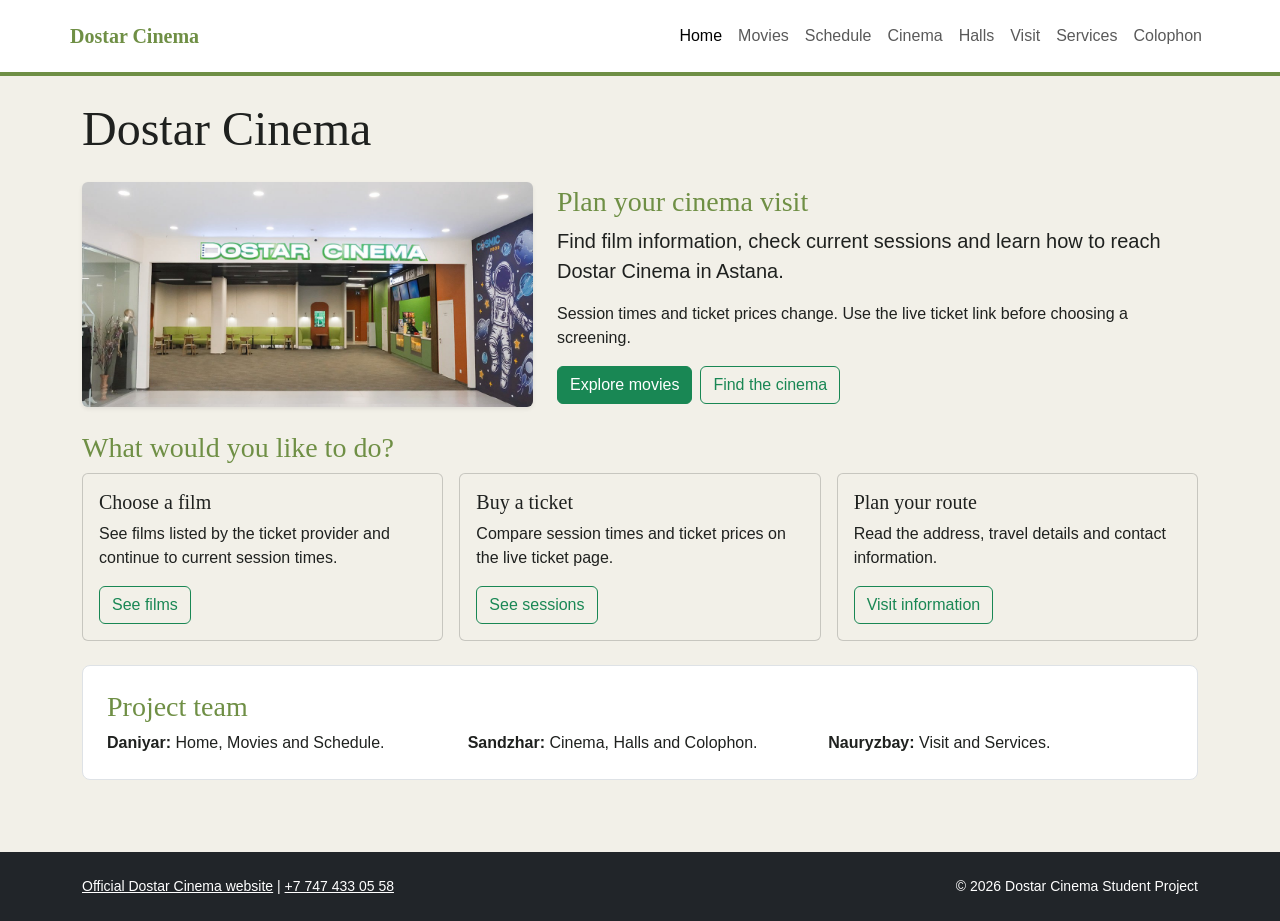
==== index.html @ bd1420dc "Consolidate custom styles into base CSS" ====
<!DOCTYPE html>
<html lang="en">
<head>
  <meta charset="UTF-8">
  <meta name="viewport" content="width=device-width, initial-scale=1.0">
  <meta name="description" content="Student website project about Dostar Cinema in Astana.">
  <meta name="author" content="Daniyar">
  <title>Dostar Cinema - Home</title>
  <!-- Bootstrap 5.3.3 via CDN -->
  <link href="https://cdn.jsdelivr.net/npm/bootstrap@5.3.3/dist/css/bootstrap.min.css" rel="stylesheet">
  <link rel="stylesheet" href="css/base.css">
</head>
<body>
  <header class="container-fluid bg-white border-bottom border-success border-4 px-0">
    <!-- container-fluid provides the full-width background; container limits content width. -->
    <nav class="navbar navbar-expand-lg container py-3">
      <p class="navbar-brand mb-0 text-center text-lg-start"><a class="text-success text-decoration-none fw-bold" href="index.html">Dostar Cinema</a></p>
      <button class="navbar-toggler" type="button" data-bs-toggle="collapse" data-bs-target="#site-navigation" aria-controls="site-navigation" aria-expanded="false" aria-label="Open navigation"><span class="navbar-toggler-icon"></span></button>
      <div class="collapse navbar-collapse" id="site-navigation">
        <ul class="navbar-nav ms-lg-auto mb-2 mb-lg-0">
          <li class="nav-item"><a class="nav-link active" aria-current="page" href="index.html">Home</a></li>
          <li class="nav-item"><a class="nav-link" href="movies.html">Movies</a></li>
          <li class="nav-item"><a class="nav-link" href="schedule.html">Schedule</a></li>
          <li class="nav-item"><a class="nav-link" href="cinema.html">Cinema</a></li>
          <li class="nav-item"><a class="nav-link" href="halls.html">Halls</a></li>
          <li class="nav-item"><a class="nav-link" href="visit.html">Visit</a></li>
          <li class="nav-item"><a class="nav-link" href="services.html">Services</a></li>
          <li class="nav-item"><a class="nav-link" href="colophon.html">Colophon</a></li>
        </ul>
      </div>
    </nav>
  </header>

  <!-- container keeps the main text readable. -->
    <!-- ++ -->
  <main class="container py-4">
    <h1 class="display-5 text-center text-md-start mb-4">Dostar Cinema</h1>
    <section id="about" class="row g-4 align-items-center mb-4">
      <div class="col-12 col-lg-5">
        <img class="img-fluid rounded shadow-sm" src="images/dostar-bar.jpg" alt="Dostar Cinema interior with ticket and snack counter">
      </div>
      <div class="col-12 col-lg-7">
        <h2 class="h3 text-success">Plan your cinema visit</h2>
        <p class="lead">Find film information, check current sessions and learn how to reach Dostar Cinema in Astana.</p>
        <p>Session times and ticket prices change. Use the live ticket link before choosing a screening.</p>
        <div class="d-flex flex-wrap gap-2">
          <a class="btn btn-success" href="movies.html">Explore movies</a>
          <a class="btn btn-outline-success" href="visit.html#location">Find the cinema</a>
        </div>
      </div>
    </section>
    <section id="visitor-paths" class="mb-4">
      <h2 class="h3 text-success">What would you like to do?</h2>
      <div class="row g-3">
        <div class="col-12 col-md-4"><article class="card h-100"><div class="card-body"><h3 class="h5">Choose a film</h3><p>See films listed by the ticket provider and continue to current session times.</p><a class="btn btn-outline-success" href="movies.html#now-showing">See films</a></div></article></div>
        <div class="col-12 col-md-4"><article class="card h-100"><div class="card-body"><h3 class="h5">Buy a ticket</h3><p>Compare session times and ticket prices on the live ticket page.</p><a class="btn btn-outline-success" href="schedule.html#live-schedule">See sessions</a></div></article></div>
        <div class="col-12 col-md-4"><article class="card h-100"><div class="card-body"><h3 class="h5">Plan your route</h3><p>Read the address, travel details and contact information.</p><a class="btn btn-outline-success" href="visit.html#location">Visit information</a></div></article></div>
      </div>
    </section>
    <section id="team" class="bg-white border rounded-3 p-4">
      <h2 class="h3 text-success">Project team</h2>
      <div class="row g-3">
        <div class="col-12 col-md-4"><p class="mb-0"><strong>Daniyar:</strong> Home, Movies and Schedule.</p></div>
        <div class="col-12 col-md-4"><p class="mb-0"><strong>Sandzhar:</strong> Cinema, Halls and Colophon.</p></div>
        <div class="col-12 col-md-4"><p class="mb-0"><strong>Nauryzbay:</strong> Visit and Services.</p></div>
      </div>
    </section>
  </main>

    <footer class="container-fluid bg-dark text-white mt-5 py-4">
    <div class="container text-center text-md-start">
      <div class="d-flex flex-column flex-md-row justify-content-between align-items-md-center gap-2">
        <p class="mb-0 small">
          <a class="text-white" href="https://dostarcinema.kz/" target="_blank" rel="noopener noreferrer">Official Dostar Cinema website</a>
          <span class="d-none d-md-inline"> | </span>
          <a class="text-white" href="tel:+77474330558">+7 747 433 05 58</a>
        </p>
        <p class="mb-0 small">&copy; 2026 Dostar Cinema Student Project</p>
      </div>
    </div>
  </footer>
  <script src="https://cdn.jsdelivr.net/npm/bootstrap@5.3.3/dist/js/bootstrap.bundle.min.js"></script>
</body>
</html>
---- css/base.css ----
:root {
  --bs-success: #6f8f45;
  --bs-success-rgb: 111, 143, 69;
  --bs-warning: #c77d39;
  --bs-warning-rgb: 199, 125, 57;
  --bs-body-bg: #f2f0e8;
  --bs-body-color: #1f211f;
  --bs-font-sans-serif: Arial, Helvetica, sans-serif;
}

h1, h2, h3, .navbar-brand {
  font-family: Georgia, "Times New Roman", serif;
}

.card-img-top {
  aspect-ratio: 4 / 3;
  object-fit: cover;
}

pre { white-space: pre-wrap; }

.status-area {
  padding: 0.75rem 1rem;
  border: 1px solid var(--bs-success);
  border-radius: 0.375rem;
  background: #f5f8f0;
}

.is-hidden { display: none !important; }
.is-active { color: var(--bs-success); font-weight: 700; }
.is-selected { outline: 2px solid var(--bs-success); outline-offset: 2px; }
.has-error { color: #842029; border-color: #dc3545 !important; }
.is-success { color: #0f5132; border-color: var(--bs-success) !important; }

/* Small page accents and form focus styles shared across the site. */
#now-showing,
#location {
  border-top: 4px solid var(--bs-success) !important;
}

#booking,
#feedback {
  border-top: 4px solid var(--bs-warning) !important;
}

#location p,
#services p {
  max-width: 65ch;
}

#service-feedback-form .form-control:focus,
#service-feedback-form .form-select:focus {
  border-color: var(--bs-success);
  box-shadow: 0 0 0 0.25rem rgba(var(--bs-success-rgb), 0.25);
}
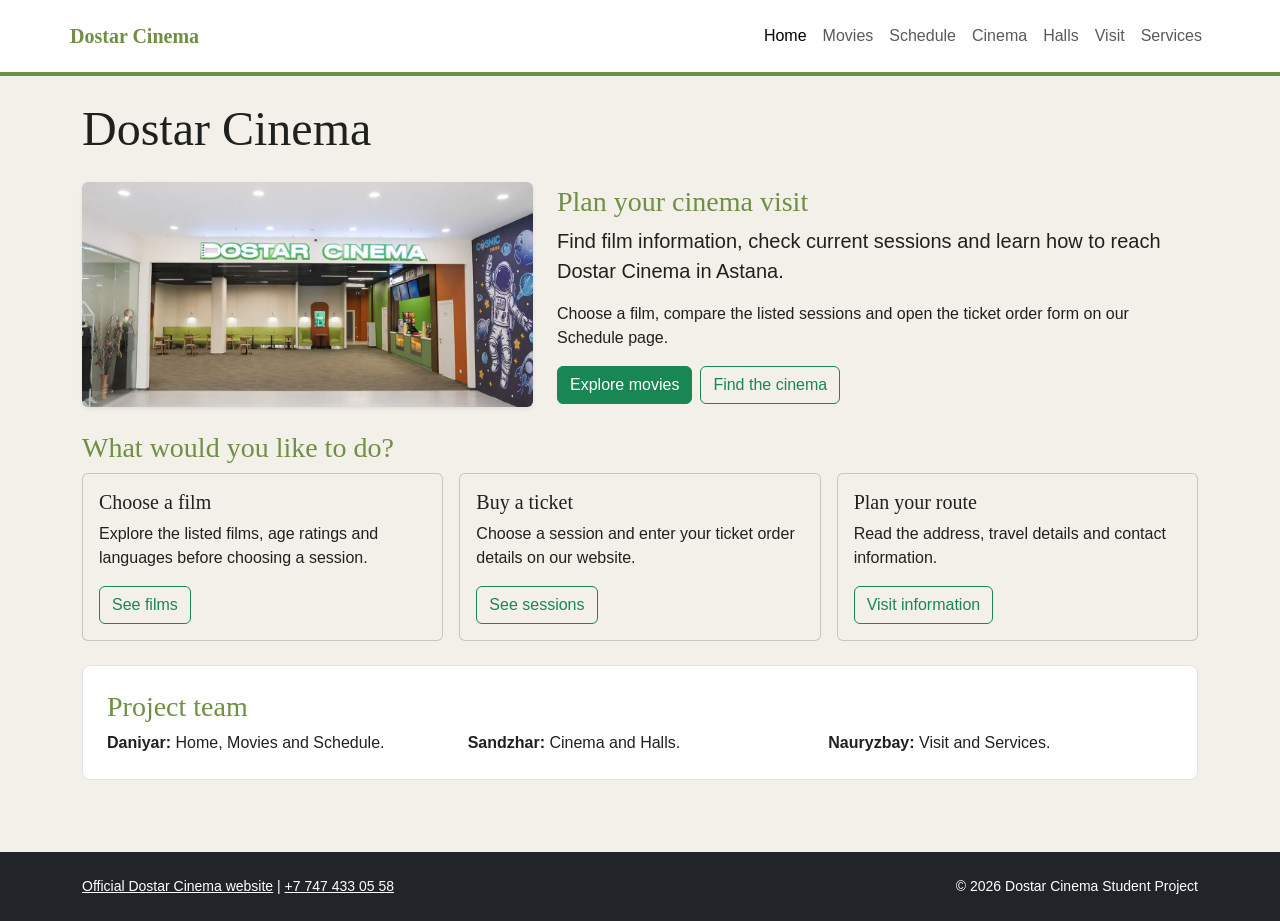
==== commit 3f39b250: "last fixes" ====
--- a/index.html
+++ b/index.html
@@ -25,7 +25,6 @@
           <li class="nav-item"><a class="nav-link" href="halls.html">Halls</a></li>
           <li class="nav-item"><a class="nav-link" href="visit.html">Visit</a></li>
           <li class="nav-item"><a class="nav-link" href="services.html">Services</a></li>
-          <li class="nav-item"><a class="nav-link" href="colophon.html">Colophon</a></li>
         </ul>
       </div>
     </nav>
@@ -42,7 +41,7 @@
       <div class="col-12 col-lg-7">
         <h2 class="h3 text-success">Plan your cinema visit</h2>
         <p class="lead">Find film information, check current sessions and learn how to reach Dostar Cinema in Astana.</p>
-        <p>Session times and ticket prices change. Use the live ticket link before choosing a screening.</p>
+        <p>Choose a film, compare the listed sessions and open the ticket order form on our Schedule page.</p>
         <div class="d-flex flex-wrap gap-2">
           <a class="btn btn-success" href="movies.html">Explore movies</a>
           <a class="btn btn-outline-success" href="visit.html#location">Find the cinema</a>
@@ -52,8 +51,8 @@
     <section id="visitor-paths" class="mb-4">
       <h2 class="h3 text-success">What would you like to do?</h2>
       <div class="row g-3">
-        <div class="col-12 col-md-4"><article class="card h-100"><div class="card-body"><h3 class="h5">Choose a film</h3><p>See films listed by the ticket provider and continue to current session times.</p><a class="btn btn-outline-success" href="movies.html#now-showing">See films</a></div></article></div>
-        <div class="col-12 col-md-4"><article class="card h-100"><div class="card-body"><h3 class="h5">Buy a ticket</h3><p>Compare session times and ticket prices on the live ticket page.</p><a class="btn btn-outline-success" href="schedule.html#live-schedule">See sessions</a></div></article></div>
+        <div class="col-12 col-md-4"><article class="card h-100"><div class="card-body"><h3 class="h5">Choose a film</h3><p>Explore the listed films, age ratings and languages before choosing a session.</p><a class="btn btn-outline-success" href="movies.html#now-showing">See films</a></div></article></div>
+        <div class="col-12 col-md-4"><article class="card h-100"><div class="card-body"><h3 class="h5">Buy a ticket</h3><p>Choose a session and enter your ticket order details on our website.</p><a class="btn btn-outline-success" href="schedule.html#live-schedule">See sessions</a></div></article></div>
         <div class="col-12 col-md-4"><article class="card h-100"><div class="card-body"><h3 class="h5">Plan your route</h3><p>Read the address, travel details and contact information.</p><a class="btn btn-outline-success" href="visit.html#location">Visit information</a></div></article></div>
       </div>
     </section>
@@ -61,7 +60,7 @@
       <h2 class="h3 text-success">Project team</h2>
       <div class="row g-3">
         <div class="col-12 col-md-4"><p class="mb-0"><strong>Daniyar:</strong> Home, Movies and Schedule.</p></div>
-        <div class="col-12 col-md-4"><p class="mb-0"><strong>Sandzhar:</strong> Cinema, Halls and Colophon.</p></div>
+        <div class="col-12 col-md-4"><p class="mb-0"><strong>Sandzhar:</strong> Cinema and Halls.</p></div>
         <div class="col-12 col-md-4"><p class="mb-0"><strong>Nauryzbay:</strong> Visit and Services.</p></div>
       </div>
     </section>
--- a/css/base.css
+++ b/css/base.css
@@ -18,6 +18,17 @@
 }
 
 pre { white-space: pre-wrap; }
+
+/* Film detail panels use Bootstrap columns and uncropped posters. */
+.movie-detail {
+  background: #f7f8f4;
+}
+
+.movie-poster {
+  width: 100%;
+  max-width: 200px;
+  height: auto;
+}
 
 .status-area {
   padding: 0.75rem 1rem;
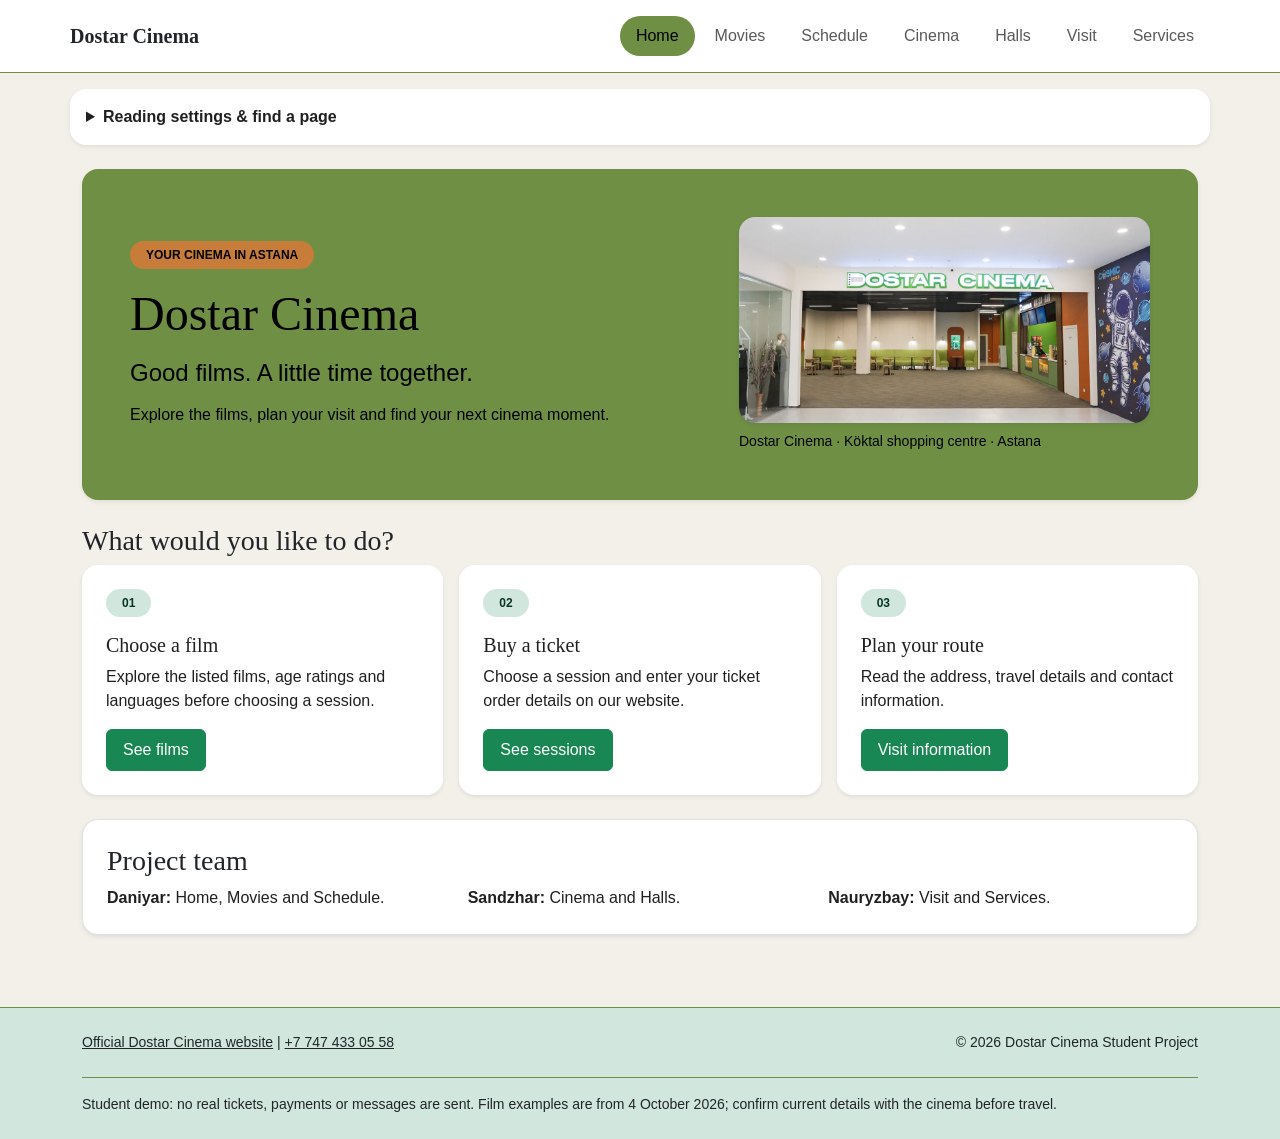
==== commit bec9ebee: "Add visitor tools reviews and project documentation" ====
--- a/index.html
+++ b/index.html
@@ -6,13 +6,13 @@
   <meta name="description" content="Student website project about Dostar Cinema in Astana.">
   <meta name="author" content="Daniyar">
   <title>Dostar Cinema - Home</title>
-  <!-- Bootstrap 5.3.3 via CDN -->
   <link href="https://cdn.jsdelivr.net/npm/bootstrap@5.3.3/dist/css/bootstrap.min.css" rel="stylesheet">
   <link rel="stylesheet" href="css/base.css">
+  <script src="js/data.js" defer></script>
+  <script src="js/main.js" defer></script>
 </head>
 <body>
   <header class="container-fluid bg-white border-bottom border-success border-4 px-0">
-    <!-- container-fluid provides the full-width background; container limits content width. -->
     <nav class="navbar navbar-expand-lg container py-3">
       <p class="navbar-brand mb-0 text-center text-lg-start"><a class="text-success text-decoration-none fw-bold" href="index.html">Dostar Cinema</a></p>
       <button class="navbar-toggler" type="button" data-bs-toggle="collapse" data-bs-target="#site-navigation" aria-controls="site-navigation" aria-expanded="false" aria-label="Open navigation"><span class="navbar-toggler-icon"></span></button>
@@ -29,9 +29,6 @@
       </div>
     </nav>
   </header>
-
-  <!-- container keeps the main text readable. -->
-    <!-- ++ -->
   <main class="container py-4">
     <h1 class="display-5 text-center text-md-start mb-4">Dostar Cinema</h1>
     <section id="about" class="row g-4 align-items-center mb-4">
@@ -44,16 +41,16 @@
         <p>Choose a film, compare the listed sessions and open the ticket order form on our Schedule page.</p>
         <div class="d-flex flex-wrap gap-2">
           <a class="btn btn-success" href="movies.html">Explore movies</a>
-          <a class="btn btn-outline-success" href="visit.html#location">Find the cinema</a>
+          <a class="btn btn-success" href="visit.html#location">Find the cinema</a>
         </div>
       </div>
     </section>
     <section id="visitor-paths" class="mb-4">
       <h2 class="h3 text-success">What would you like to do?</h2>
       <div class="row g-3">
-        <div class="col-12 col-md-4"><article class="card h-100"><div class="card-body"><h3 class="h5">Choose a film</h3><p>Explore the listed films, age ratings and languages before choosing a session.</p><a class="btn btn-outline-success" href="movies.html#now-showing">See films</a></div></article></div>
-        <div class="col-12 col-md-4"><article class="card h-100"><div class="card-body"><h3 class="h5">Buy a ticket</h3><p>Choose a session and enter your ticket order details on our website.</p><a class="btn btn-outline-success" href="schedule.html#live-schedule">See sessions</a></div></article></div>
-        <div class="col-12 col-md-4"><article class="card h-100"><div class="card-body"><h3 class="h5">Plan your route</h3><p>Read the address, travel details and contact information.</p><a class="btn btn-outline-success" href="visit.html#location">Visit information</a></div></article></div>
+        <div class="col-12 col-md-4"><article class="card h-100"><div class="card-body"><h3 class="h5">Choose a film</h3><p>Explore the listed films, age ratings and languages before choosing a session.</p><a class="btn btn-success" href="movies.html#now-showing">See films</a></div></article></div>
+        <div class="col-12 col-md-4"><article class="card h-100"><div class="card-body"><h3 class="h5">Buy a ticket</h3><p>Choose a session and enter your ticket order details on our website.</p><a class="btn btn-success" href="schedule.html#live-schedule">See sessions</a></div></article></div>
+        <div class="col-12 col-md-4"><article class="card h-100"><div class="card-body"><h3 class="h5">Plan your route</h3><p>Read the address, travel details and contact information.</p><a class="btn btn-success" href="visit.html#location">Visit information</a></div></article></div>
       </div>
     </section>
     <section id="team" class="bg-white border rounded-3 p-4">
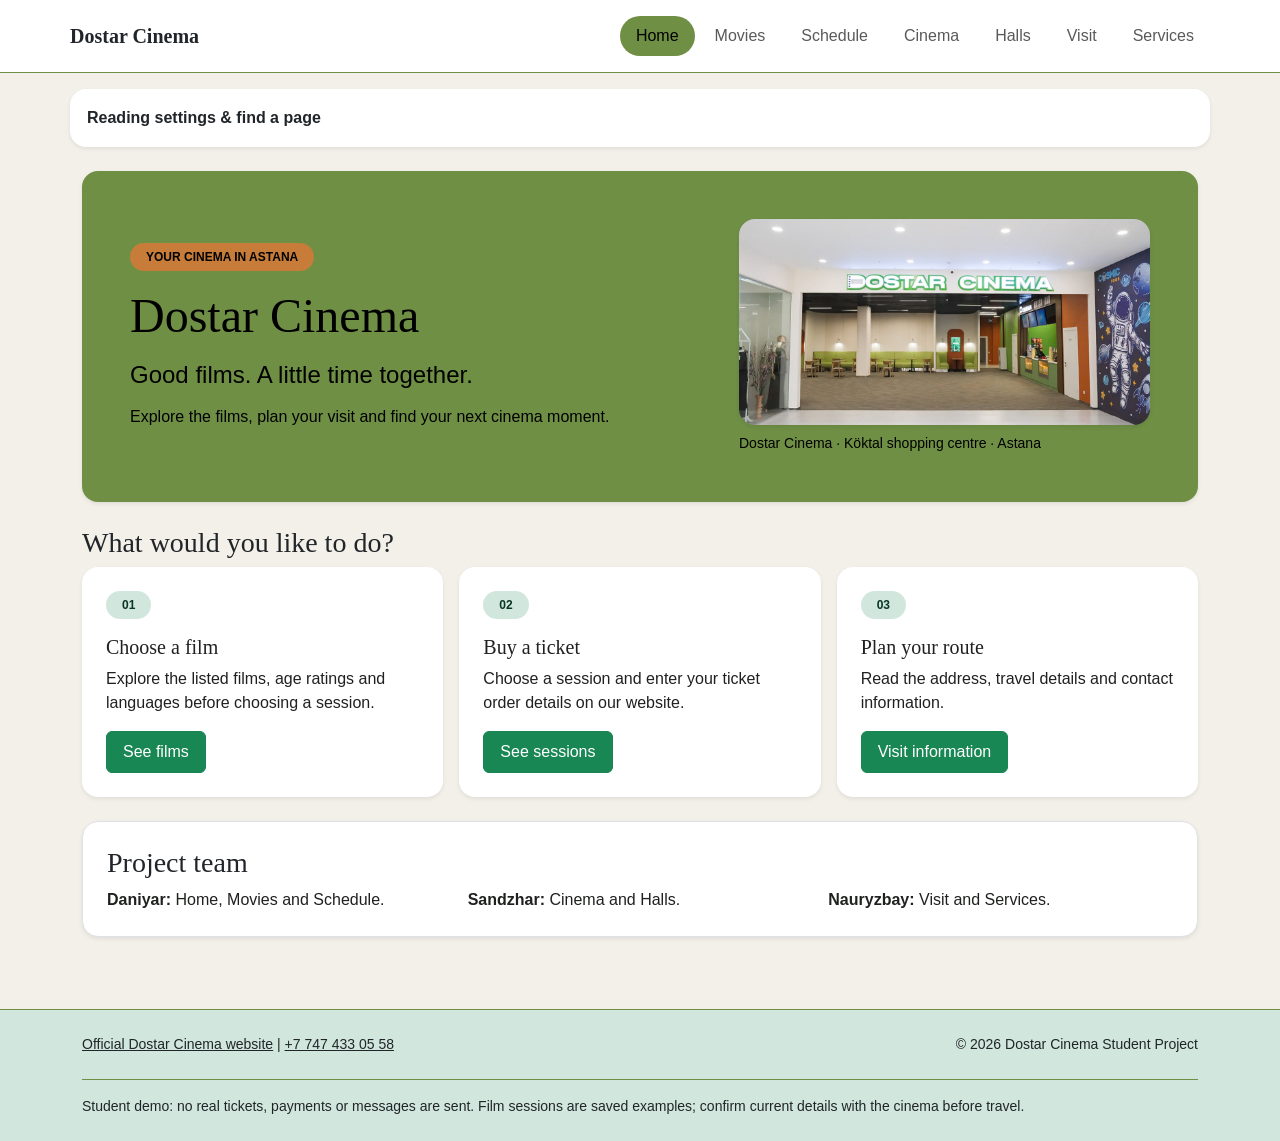
==== commit cb19d832: "Add shared jQuery controls and assignment log" ====
--- a/index.html
+++ b/index.html
@@ -10,6 +10,10 @@
   <link rel="stylesheet" href="css/base.css">
   <script src="js/data.js" defer></script>
   <script src="js/main.js" defer></script>
+  <!-- jQuery 3.7.1 full build is needed before the Home script for selectors and effects. -->
+  <script src="https://code.jquery.com/jquery-3.7.1.min.js" defer></script>
+  <script src="js/jquery-reading.js" defer></script>
+  <script src="js/jquery-home.js" defer></script>
 </head>
 <body>
   <header class="container-fluid bg-white border-bottom border-success border-4 px-0">
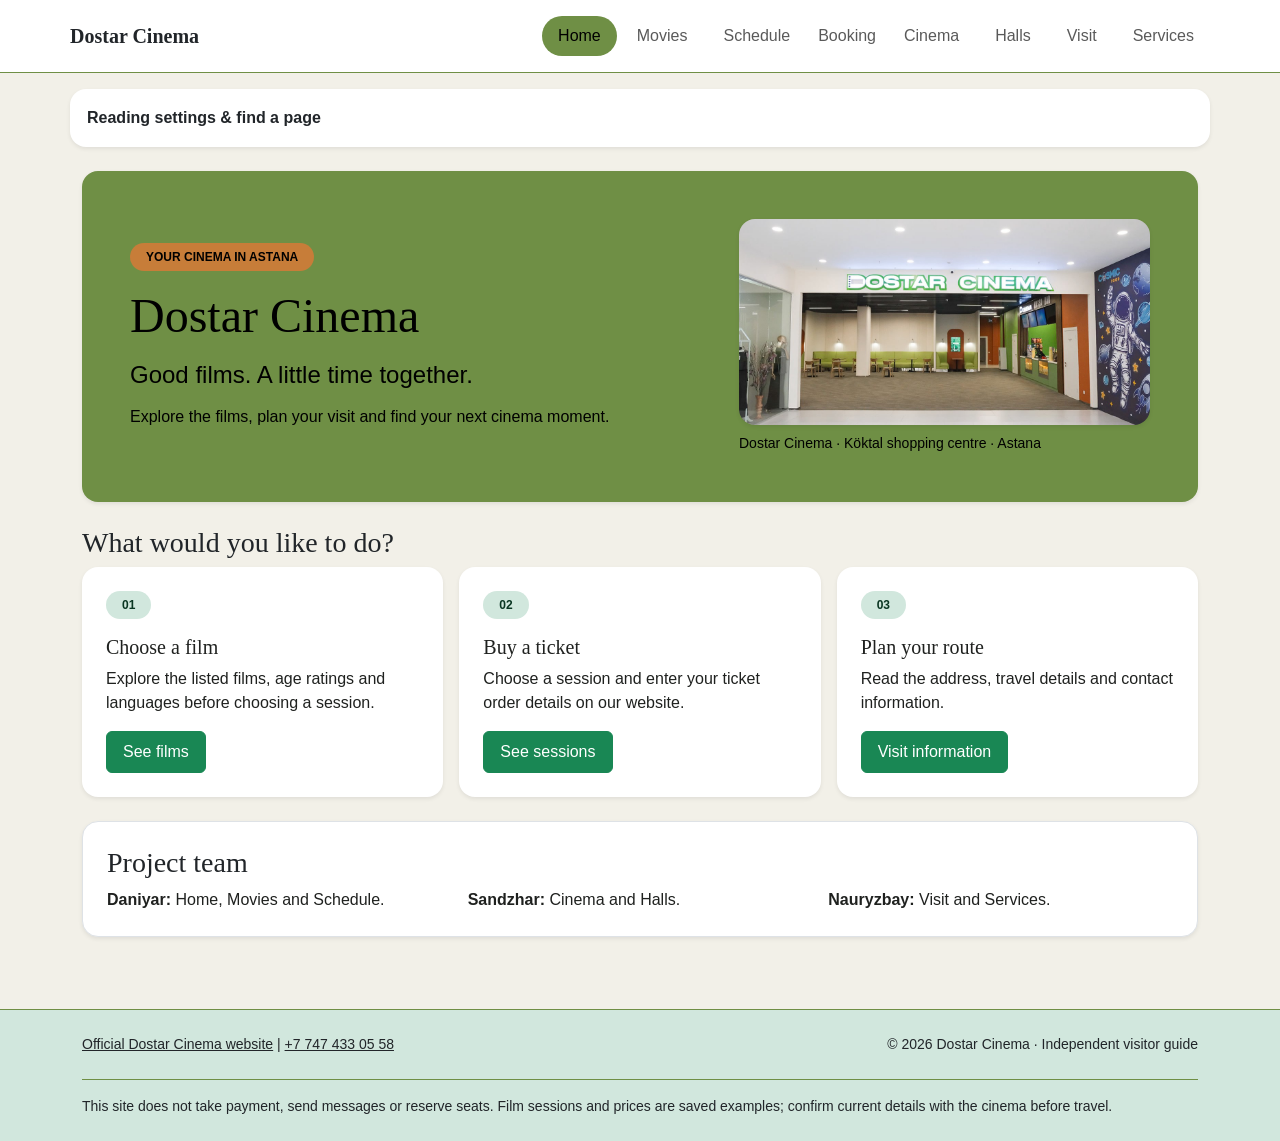
==== commit 0dcb9dbc: "fixes:removing some useless blocks and buttons,adding some functionality and design update" ====
--- a/index.html
+++ b/index.html
@@ -1,84 +1,186 @@
-<!DOCTYPE html>
+<!doctype html>
 <html lang="en">
-<head>
-  <meta charset="UTF-8">
-  <meta name="viewport" content="width=device-width, initial-scale=1.0">
-  <meta name="description" content="Student website project about Dostar Cinema in Astana.">
-  <meta name="author" content="Daniyar">
-  <title>Dostar Cinema - Home</title>
-  <link href="https://cdn.jsdelivr.net/npm/bootstrap@5.3.3/dist/css/bootstrap.min.css" rel="stylesheet">
-  <link rel="stylesheet" href="css/base.css">
-  <script src="js/data.js" defer></script>
-  <script src="js/main.js" defer></script>
-  <!-- jQuery 3.7.1 full build is needed before the Home script for selectors and effects. -->
-  <script src="https://code.jquery.com/jquery-3.7.1.min.js" defer></script>
-  <script src="js/jquery-reading.js" defer></script>
-  <script src="js/jquery-home.js" defer></script>
-</head>
-<body>
-  <header class="container-fluid bg-white border-bottom border-success border-4 px-0">
-    <nav class="navbar navbar-expand-lg container py-3">
-      <p class="navbar-brand mb-0 text-center text-lg-start"><a class="text-success text-decoration-none fw-bold" href="index.html">Dostar Cinema</a></p>
-      <button class="navbar-toggler" type="button" data-bs-toggle="collapse" data-bs-target="#site-navigation" aria-controls="site-navigation" aria-expanded="false" aria-label="Open navigation"><span class="navbar-toggler-icon"></span></button>
-      <div class="collapse navbar-collapse" id="site-navigation">
-        <ul class="navbar-nav ms-lg-auto mb-2 mb-lg-0">
-          <li class="nav-item"><a class="nav-link active" aria-current="page" href="index.html">Home</a></li>
-          <li class="nav-item"><a class="nav-link" href="movies.html">Movies</a></li>
-          <li class="nav-item"><a class="nav-link" href="schedule.html">Schedule</a></li>
-          <li class="nav-item"><a class="nav-link" href="cinema.html">Cinema</a></li>
-          <li class="nav-item"><a class="nav-link" href="halls.html">Halls</a></li>
-          <li class="nav-item"><a class="nav-link" href="visit.html">Visit</a></li>
-          <li class="nav-item"><a class="nav-link" href="services.html">Services</a></li>
-        </ul>
-      </div>
-    </nav>
-  </header>
-  <main class="container py-4">
-    <h1 class="display-5 text-center text-md-start mb-4">Dostar Cinema</h1>
-    <section id="about" class="row g-4 align-items-center mb-4">
-      <div class="col-12 col-lg-5">
-        <img class="img-fluid rounded shadow-sm" src="images/dostar-bar.jpg" alt="Dostar Cinema interior with ticket and snack counter">
-      </div>
-      <div class="col-12 col-lg-7">
-        <h2 class="h3 text-success">Plan your cinema visit</h2>
-        <p class="lead">Find film information, check current sessions and learn how to reach Dostar Cinema in Astana.</p>
-        <p>Choose a film, compare the listed sessions and open the ticket order form on our Schedule page.</p>
-        <div class="d-flex flex-wrap gap-2">
-          <a class="btn btn-success" href="movies.html">Explore movies</a>
-          <a class="btn btn-success" href="visit.html#location">Find the cinema</a>
+  <head>
+    <meta charset="UTF-8" />
+    <meta name="viewport" content="width=device-width, initial-scale=1.0" />
+    <meta
+      name="description"
+      content="Student website project about Dostar Cinema in Astana."
+    />
+    <meta name="author" content="Daniyar" />
+    <title>Dostar Cinema - Home</title>
+    <link
+      href="https://cdn.jsdelivr.net/npm/bootstrap@5.3.3/dist/css/bootstrap.min.css"
+      rel="stylesheet"
+    />
+    <link rel="stylesheet" href="css/base.css" />
+    <script src="js/data.js" defer></script>
+    <script src="js/main.js" defer></script>
+    <!-- jQuery 3.7.1 full build is needed before the Home script for selectors and effects. -->
+    <script src="https://code.jquery.com/jquery-3.7.1.min.js" defer></script>
+    <script src="js/jquery-reading.js" defer></script>
+    <script src="js/jquery-home.js" defer></script>
+  </head>
+  <body>
+    <header
+      class="container-fluid bg-white border-bottom border-success border-4 px-0"
+    >
+      <nav class="navbar navbar-expand-lg container py-3">
+        <p class="navbar-brand mb-0 text-center text-lg-start">
+          <a class="text-success text-decoration-none fw-bold" href="index.html"
+            >Dostar Cinema</a
+          >
+        </p>
+        <button
+          class="navbar-toggler"
+          type="button"
+          data-bs-toggle="collapse"
+          data-bs-target="#site-navigation"
+          aria-controls="site-navigation"
+          aria-expanded="false"
+          aria-label="Open navigation"
+        >
+          <span class="navbar-toggler-icon"> </span>
+        </button>
+        <div class="collapse navbar-collapse" id="site-navigation">
+          <ul class="navbar-nav ms-lg-auto mb-2 mb-lg-0">
+            <li class="nav-item">
+              <a class="nav-link active" aria-current="page" href="index.html"
+                >Home</a
+              >
+            </li>
+            <li class="nav-item">
+              <a class="nav-link" href="movies.html">Movies</a>
+            </li>
+            <li class="nav-item">
+              <a class="nav-link" href="schedule.html">Schedule</a>
+            </li>
+            <li class="nav-item">
+              <a class="nav-link" href="cinema.html">Cinema</a>
+            </li>
+            <li class="nav-item">
+              <a class="nav-link" href="halls.html">Halls</a>
+            </li>
+            <li class="nav-item">
+              <a class="nav-link" href="visit.html">Visit</a>
+            </li>
+            <li class="nav-item">
+              <a class="nav-link" href="services.html">Services</a>
+            </li>
+          </ul>
+        </div>
+      </nav>
+    </header>
+    <main class="container py-4">
+      <h1 class="display-5 text-center text-md-start mb-4">Dostar Cinema</h1>
+      <section id="about" class="row g-4 align-items-center mb-4">
+        <div class="col-12 col-lg-5">
+          <img
+            class="img-fluid rounded shadow-sm"
+            src="images/dostar-bar.jpg"
+            alt="Dostar Cinema interior with ticket and snack counter"
+          />
+        </div>
+        <div class="col-12 col-lg-7">
+          <h2 class="h3 text-success">Plan your cinema visit</h2>
+          <p class="lead">
+            Find film information, check current sessions and learn how to reach
+            Dostar Cinema in Astana.
+          </p>
+          <p>
+            Choose a film, compare the listed sessions and open the ticket order
+            form on our Schedule page.
+          </p>
+          <div class="d-flex flex-wrap gap-2">
+            <a class="btn btn-success" href="movies.html">Explore movies</a>
+            <a class="btn btn-success" href="visit.html#location"
+              >Find the cinema</a
+            >
+          </div>
+        </div>
+      </section>
+      <section id="visitor-paths" class="mb-4">
+        <h2 class="h3 text-success">What would you like to do?</h2>
+        <div class="row g-3">
+          <div class="col-12 col-md-4">
+            <article class="card h-100">
+              <div class="card-body">
+                <h3 class="h5">Choose a film</h3>
+                <p>
+                  Explore the listed films, age ratings and languages before
+                  choosing a session.
+                </p>
+                <a class="btn btn-success" href="movies.html#now-showing"
+                  >See films</a
+                >
+              </div>
+            </article>
+          </div>
+          <div class="col-12 col-md-4">
+            <article class="card h-100">
+              <div class="card-body">
+                <h3 class="h5">Buy a ticket</h3>
+                <p>
+                  Choose a session and enter your ticket order details on our
+                  website.
+                </p>
+                <a class="btn btn-success" href="schedule.html#live-schedule"
+                  >See sessions</a
+                >
+              </div>
+            </article>
+          </div>
+          <div class="col-12 col-md-4">
+            <article class="card h-100">
+              <div class="card-body">
+                <h3 class="h5">Plan your route</h3>
+                <p>Read the address, travel details and contact information.</p>
+                <a class="btn btn-success" href="visit.html#location"
+                  >Visit information</a
+                >
+              </div>
+            </article>
+          </div>
+        </div>
+      </section>
+      <section id="team" class="bg-white border rounded-3 p-4">
+        <h2 class="h3 text-success">Project team</h2>
+        <div class="row g-3">
+          <div class="col-12 col-md-4">
+            <p class="mb-0">
+              <strong>Daniyar:</strong> Home, Movies and Schedule.
+            </p>
+          </div>
+          <div class="col-12 col-md-4">
+            <p class="mb-0"><strong>Sandzhar:</strong> Cinema and Halls.</p>
+          </div>
+          <div class="col-12 col-md-4">
+            <p class="mb-0"><strong>Nauryzbay:</strong> Visit and Services.</p>
+          </div>
+        </div>
+      </section>
+    </main>
+
+    <footer class="container-fluid bg-dark text-white mt-5 py-4">
+      <div class="container text-center text-md-start">
+        <div
+          class="d-flex flex-column flex-md-row justify-content-between align-items-md-center gap-2"
+        >
+          <p class="mb-0 small">
+            <a
+              class="text-white"
+              href="https://dostarcinema.kz/"
+              target="_blank"
+              rel="noopener noreferrer"
+              >Official Dostar Cinema website</a
+            >
+            <span class="d-none d-md-inline"> | </span>
+            <a class="text-white" href="tel:+77474330558">+7 747 433 05 58</a>
+          </p>
+          <p class="mb-0 small">&copy; 2026 Dostar Cinema Student Project</p>
         </div>
       </div>
-    </section>
-    <section id="visitor-paths" class="mb-4">
-      <h2 class="h3 text-success">What would you like to do?</h2>
-      <div class="row g-3">
-        <div class="col-12 col-md-4"><article class="card h-100"><div class="card-body"><h3 class="h5">Choose a film</h3><p>Explore the listed films, age ratings and languages before choosing a session.</p><a class="btn btn-success" href="movies.html#now-showing">See films</a></div></article></div>
-        <div class="col-12 col-md-4"><article class="card h-100"><div class="card-body"><h3 class="h5">Buy a ticket</h3><p>Choose a session and enter your ticket order details on our website.</p><a class="btn btn-success" href="schedule.html#live-schedule">See sessions</a></div></article></div>
-        <div class="col-12 col-md-4"><article class="card h-100"><div class="card-body"><h3 class="h5">Plan your route</h3><p>Read the address, travel details and contact information.</p><a class="btn btn-success" href="visit.html#location">Visit information</a></div></article></div>
-      </div>
-    </section>
-    <section id="team" class="bg-white border rounded-3 p-4">
-      <h2 class="h3 text-success">Project team</h2>
-      <div class="row g-3">
-        <div class="col-12 col-md-4"><p class="mb-0"><strong>Daniyar:</strong> Home, Movies and Schedule.</p></div>
-        <div class="col-12 col-md-4"><p class="mb-0"><strong>Sandzhar:</strong> Cinema and Halls.</p></div>
-        <div class="col-12 col-md-4"><p class="mb-0"><strong>Nauryzbay:</strong> Visit and Services.</p></div>
-      </div>
-    </section>
-  </main>
-
-    <footer class="container-fluid bg-dark text-white mt-5 py-4">
-    <div class="container text-center text-md-start">
-      <div class="d-flex flex-column flex-md-row justify-content-between align-items-md-center gap-2">
-        <p class="mb-0 small">
-          <a class="text-white" href="https://dostarcinema.kz/" target="_blank" rel="noopener noreferrer">Official Dostar Cinema website</a>
-          <span class="d-none d-md-inline"> | </span>
-          <a class="text-white" href="tel:+77474330558">+7 747 433 05 58</a>
-        </p>
-        <p class="mb-0 small">&copy; 2026 Dostar Cinema Student Project</p>
-      </div>
-    </div>
-  </footer>
-  <script src="https://cdn.jsdelivr.net/npm/bootstrap@5.3.3/dist/js/bootstrap.bundle.min.js"></script>
-</body>
+    </footer>
+    <script src="https://cdn.jsdelivr.net/npm/bootstrap@5.3.3/dist/js/bootstrap.bundle.min.js"></script>
+  </body>
 </html>
--- a/css/base.css
+++ b/css/base.css
@@ -8,8 +8,11 @@
   --bs-font-sans-serif: Arial, Helvetica, sans-serif;
 }
 
-h1, h2, h3, .navbar-brand {
-  font-family: Georgia, "Times New Roman", serif;
+h1,
+h2,
+h3,
+.navbar-brand {
+  font-family: Georgia, 'Times New Roman', serif;
 }
 
 .card-img-top {
@@ -17,7 +20,9 @@
   object-fit: cover;
 }
 
-pre { white-space: pre-wrap; }
+pre {
+  white-space: pre-wrap;
+}
 
 /* Film detail panels use Bootstrap columns and uncropped posters. */
 .movie-detail {
@@ -37,11 +42,25 @@
   background: #f5f8f0;
 }
 
-.is-hidden { display: none !important; }
-.is-active { color: var(--bs-success); font-weight: 700; }
-.is-selected { outline: 2px solid var(--bs-success); outline-offset: 2px; }
-.has-error { color: #842029; border-color: #dc3545 !important; }
-.is-success { color: #0f5132; border-color: var(--bs-success) !important; }
+.is-hidden {
+  display: none !important;
+}
+.is-active {
+  color: var(--bs-success);
+  font-weight: 700;
+}
+.is-selected {
+  outline: 2px solid var(--bs-success);
+  outline-offset: 2px;
+}
+.has-error {
+  color: #842029;
+  border-color: #dc3545 !important;
+}
+.is-success {
+  color: #0f5132;
+  border-color: var(--bs-success) !important;
+}
 
 /* Small page accents and form focus styles shared across the site. */
 #now-showing,
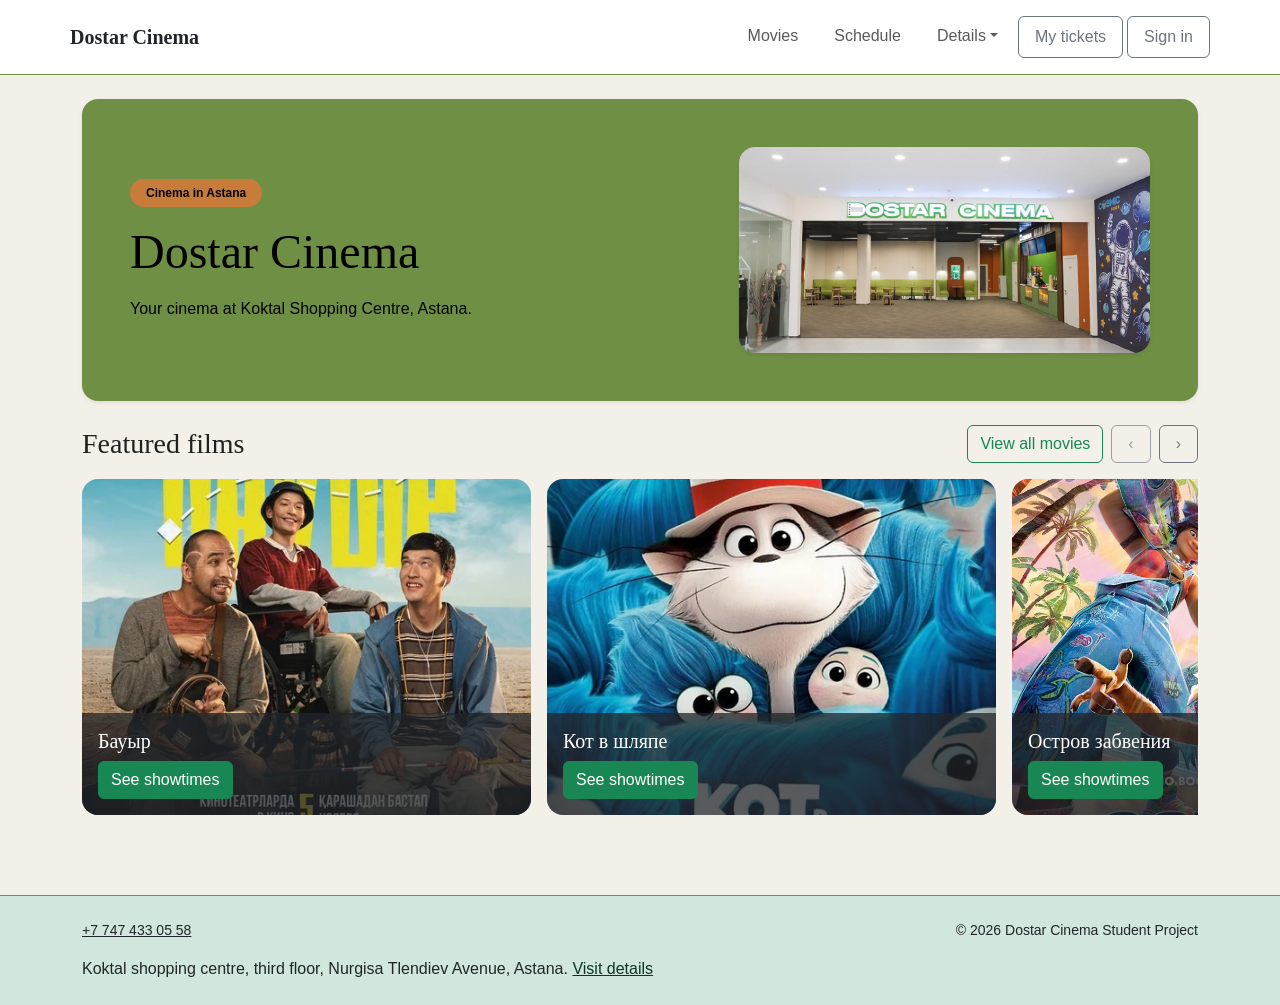
==== commit e77800fc: "Publish tested Endterm version" ====
--- a/index.html
+++ b/index.html
@@ -1,186 +1,83 @@
-<!doctype html>
+<!DOCTYPE html>
 <html lang="en">
-  <head>
-    <meta charset="UTF-8" />
-    <meta name="viewport" content="width=device-width, initial-scale=1.0" />
-    <meta
-      name="description"
-      content="Student website project about Dostar Cinema in Astana."
-    />
-    <meta name="author" content="Daniyar" />
-    <title>Dostar Cinema - Home</title>
-    <link
-      href="https://cdn.jsdelivr.net/npm/bootstrap@5.3.3/dist/css/bootstrap.min.css"
-      rel="stylesheet"
-    />
-    <link rel="stylesheet" href="css/base.css" />
-    <script src="js/data.js" defer></script>
-    <script src="js/main.js" defer></script>
-    <!-- jQuery 3.7.1 full build is needed before the Home script for selectors and effects. -->
-    <script src="https://code.jquery.com/jquery-3.7.1.min.js" defer></script>
-    <script src="js/jquery-reading.js" defer></script>
-    <script src="js/jquery-home.js" defer></script>
-  </head>
-  <body>
-    <header
-      class="container-fluid bg-white border-bottom border-success border-4 px-0"
-    >
-      <nav class="navbar navbar-expand-lg container py-3">
-        <p class="navbar-brand mb-0 text-center text-lg-start">
-          <a class="text-success text-decoration-none fw-bold" href="index.html"
-            >Dostar Cinema</a
-          >
-        </p>
-        <button
-          class="navbar-toggler"
-          type="button"
-          data-bs-toggle="collapse"
-          data-bs-target="#site-navigation"
-          aria-controls="site-navigation"
-          aria-expanded="false"
-          aria-label="Open navigation"
-        >
-          <span class="navbar-toggler-icon"> </span>
-        </button>
-        <div class="collapse navbar-collapse" id="site-navigation">
-          <ul class="navbar-nav ms-lg-auto mb-2 mb-lg-0">
-            <li class="nav-item">
-              <a class="nav-link active" aria-current="page" href="index.html"
-                >Home</a
-              >
-            </li>
-            <li class="nav-item">
-              <a class="nav-link" href="movies.html">Movies</a>
-            </li>
-            <li class="nav-item">
-              <a class="nav-link" href="schedule.html">Schedule</a>
-            </li>
-            <li class="nav-item">
-              <a class="nav-link" href="cinema.html">Cinema</a>
-            </li>
-            <li class="nav-item">
-              <a class="nav-link" href="halls.html">Halls</a>
-            </li>
-            <li class="nav-item">
-              <a class="nav-link" href="visit.html">Visit</a>
-            </li>
-            <li class="nav-item">
-              <a class="nav-link" href="services.html">Services</a>
-            </li>
-          </ul>
+<head>
+  <meta charset="UTF-8">
+  <meta name="viewport" content="width=device-width, initial-scale=1.0">
+  <meta name="description" content="Student website project about Dostar Cinema in Astana.">
+  <meta name="author" content="Daniyar">
+  <title>Dostar Cinema - Home</title>
+  <link href="https://cdn.jsdelivr.net/npm/bootstrap@5.3.3/dist/css/bootstrap.min.css" rel="stylesheet">
+  <link rel="stylesheet" href="css/base.css">
+  <script src="js/data.js" defer></script>
+  <script src="js/main.js" defer></script>
+  <!-- jQuery 3.7.1 full build is needed before the Home script for selectors and effects. -->
+  <script src="https://code.jquery.com/jquery-3.7.1.min.js" defer></script>
+  <script src="js/jquery-reading.js" defer></script>
+  <script src="js/jquery-home.js" defer></script>
+</head>
+<body>
+  <header class="container-fluid bg-white border-bottom border-success border-4 px-0">
+    <nav class="navbar navbar-expand-lg container py-3">
+      <p class="navbar-brand mb-0 text-center text-lg-start"><a class="text-success text-decoration-none fw-bold" href="index.html">Dostar Cinema</a></p>
+      <button class="navbar-toggler" type="button" data-bs-toggle="collapse" data-bs-target="#site-navigation" aria-controls="site-navigation" aria-expanded="false" aria-label="Open navigation"><span class="navbar-toggler-icon"></span></button>
+      <div class="collapse navbar-collapse" id="site-navigation">
+        <ul class="navbar-nav ms-lg-auto mb-2 mb-lg-0">
+          <li class="nav-item"><a class="nav-link active" aria-current="page" href="index.html">Home</a></li>
+          <li class="nav-item"><a class="nav-link" href="movies.html">Movies</a></li>
+          <li class="nav-item"><a class="nav-link" href="schedule.html">Schedule</a></li>
+          <li class="nav-item"><a class="nav-link" href="cinema.html">Cinema</a></li>
+          <li class="nav-item"><a class="nav-link" href="visit.html">Visit</a></li>
+          <li class="nav-item"><a class="nav-link" href="services.html">Services</a></li>
+        </ul>
+      </div>
+    </nav>
+  </header>
+  <main class="container py-4">
+    <h1 class="display-5 text-center text-md-start mb-4">Dostar Cinema</h1>
+    <section id="about" class="row g-4 align-items-center mb-4">
+      <div class="col-12 col-lg-5">
+        <img class="img-fluid rounded shadow-sm" src="images/dostar-bar.jpg" alt="Dostar Cinema interior with ticket and snack counter">
+      </div>
+      <div class="col-12 col-lg-7">
+        <h2 class="h3 text-success">Plan your cinema visit</h2>
+        <p class="lead">Find film information, check current sessions and learn how to reach Dostar Cinema in Astana.</p>
+        <p>Choose a film, compare the listed sessions and open the ticket order form on our Schedule page.</p>
+        <div class="d-flex flex-wrap gap-2">
+          <a class="btn btn-success" href="movies.html">Explore movies</a>
+          <a class="btn btn-success" href="visit.html#location">Find the cinema</a>
         </div>
-      </nav>
-    </header>
-    <main class="container py-4">
-      <h1 class="display-5 text-center text-md-start mb-4">Dostar Cinema</h1>
-      <section id="about" class="row g-4 align-items-center mb-4">
-        <div class="col-12 col-lg-5">
-          <img
-            class="img-fluid rounded shadow-sm"
-            src="images/dostar-bar.jpg"
-            alt="Dostar Cinema interior with ticket and snack counter"
-          />
-        </div>
-        <div class="col-12 col-lg-7">
-          <h2 class="h3 text-success">Plan your cinema visit</h2>
-          <p class="lead">
-            Find film information, check current sessions and learn how to reach
-            Dostar Cinema in Astana.
-          </p>
-          <p>
-            Choose a film, compare the listed sessions and open the ticket order
-            form on our Schedule page.
-          </p>
-          <div class="d-flex flex-wrap gap-2">
-            <a class="btn btn-success" href="movies.html">Explore movies</a>
-            <a class="btn btn-success" href="visit.html#location"
-              >Find the cinema</a
-            >
-          </div>
-        </div>
-      </section>
-      <section id="visitor-paths" class="mb-4">
-        <h2 class="h3 text-success">What would you like to do?</h2>
-        <div class="row g-3">
-          <div class="col-12 col-md-4">
-            <article class="card h-100">
-              <div class="card-body">
-                <h3 class="h5">Choose a film</h3>
-                <p>
-                  Explore the listed films, age ratings and languages before
-                  choosing a session.
-                </p>
-                <a class="btn btn-success" href="movies.html#now-showing"
-                  >See films</a
-                >
-              </div>
-            </article>
-          </div>
-          <div class="col-12 col-md-4">
-            <article class="card h-100">
-              <div class="card-body">
-                <h3 class="h5">Buy a ticket</h3>
-                <p>
-                  Choose a session and enter your ticket order details on our
-                  website.
-                </p>
-                <a class="btn btn-success" href="schedule.html#live-schedule"
-                  >See sessions</a
-                >
-              </div>
-            </article>
-          </div>
-          <div class="col-12 col-md-4">
-            <article class="card h-100">
-              <div class="card-body">
-                <h3 class="h5">Plan your route</h3>
-                <p>Read the address, travel details and contact information.</p>
-                <a class="btn btn-success" href="visit.html#location"
-                  >Visit information</a
-                >
-              </div>
-            </article>
-          </div>
-        </div>
-      </section>
-      <section id="team" class="bg-white border rounded-3 p-4">
-        <h2 class="h3 text-success">Project team</h2>
-        <div class="row g-3">
-          <div class="col-12 col-md-4">
-            <p class="mb-0">
-              <strong>Daniyar:</strong> Home, Movies and Schedule.
-            </p>
-          </div>
-          <div class="col-12 col-md-4">
-            <p class="mb-0"><strong>Sandzhar:</strong> Cinema and Halls.</p>
-          </div>
-          <div class="col-12 col-md-4">
-            <p class="mb-0"><strong>Nauryzbay:</strong> Visit and Services.</p>
-          </div>
-        </div>
-      </section>
-    </main>
+      </div>
+    </section>
+    <section id="visitor-paths" class="mb-4">
+      <h2 class="h3 text-success">What would you like to do?</h2>
+      <div class="row g-3">
+        <div class="col-12 col-md-4"><article class="card h-100"><div class="card-body"><h3 class="h5">Choose a film</h3><p>Explore the listed films, age ratings and languages before choosing a session.</p><a class="btn btn-success" href="movies.html#now-showing">See films</a></div></article></div>
+        <div class="col-12 col-md-4"><article class="card h-100"><div class="card-body"><h3 class="h5">Buy a ticket</h3><p>Choose a session and enter your ticket order details on our website.</p><a class="btn btn-success" href="schedule.html#live-schedule">See sessions</a></div></article></div>
+        <div class="col-12 col-md-4"><article class="card h-100"><div class="card-body"><h3 class="h5">Plan your route</h3><p>Read the address, travel details and contact information.</p><a class="btn btn-success" href="visit.html#location">Visit information</a></div></article></div>
+      </div>
+    </section>
+    <section id="team" class="bg-white border rounded-3 p-4">
+      <h2 class="h3 text-success">Project team</h2>
+      <div class="row g-3">
+        <div class="col-12 col-md-4"><p class="mb-0"><strong>Daniyar:</strong> Home, Movies and Schedule.</p></div>
+        <div class="col-12 col-md-4"><p class="mb-0"><strong>Sandzhar:</strong> Cinema and Halls.</p></div>
+        <div class="col-12 col-md-4"><p class="mb-0"><strong>Nauryzbay:</strong> Visit and Services.</p></div>
+      </div>
+    </section>
+  </main>
 
     <footer class="container-fluid bg-dark text-white mt-5 py-4">
-      <div class="container text-center text-md-start">
-        <div
-          class="d-flex flex-column flex-md-row justify-content-between align-items-md-center gap-2"
-        >
-          <p class="mb-0 small">
-            <a
-              class="text-white"
-              href="https://dostarcinema.kz/"
-              target="_blank"
-              rel="noopener noreferrer"
-              >Official Dostar Cinema website</a
-            >
-            <span class="d-none d-md-inline"> | </span>
-            <a class="text-white" href="tel:+77474330558">+7 747 433 05 58</a>
-          </p>
-          <p class="mb-0 small">&copy; 2026 Dostar Cinema Student Project</p>
-        </div>
+    <div class="container text-center text-md-start">
+      <div class="d-flex flex-column flex-md-row justify-content-between align-items-md-center gap-2">
+        <p class="mb-0 small">
+          <a class="text-white" href="https://dostarcinema.kz/" target="_blank" rel="noopener noreferrer">Official Dostar Cinema website</a>
+          <span class="d-none d-md-inline"> | </span>
+          <a class="text-white" href="tel:+77474330558">+7 747 433 05 58</a>
+        </p>
+        <p class="mb-0 small">&copy; 2026 Dostar Cinema Student Project</p>
       </div>
-    </footer>
-    <script src="https://cdn.jsdelivr.net/npm/bootstrap@5.3.3/dist/js/bootstrap.bundle.min.js"></script>
-  </body>
+    </div>
+  </footer>
+  <script src="https://cdn.jsdelivr.net/npm/bootstrap@5.3.3/dist/js/bootstrap.bundle.min.js"></script>
+</body>
 </html>
--- a/css/base.css
+++ b/css/base.css
@@ -8,11 +8,8 @@
   --bs-font-sans-serif: Arial, Helvetica, sans-serif;
 }
 
-h1,
-h2,
-h3,
-.navbar-brand {
-  font-family: Georgia, 'Times New Roman', serif;
+h1, h2, h3, .navbar-brand {
+  font-family: Georgia, "Times New Roman", serif;
 }
 
 .card-img-top {
@@ -20,9 +17,7 @@
   object-fit: cover;
 }
 
-pre {
-  white-space: pre-wrap;
-}
+pre { white-space: pre-wrap; }
 
 /* Film detail panels use Bootstrap columns and uncropped posters. */
 .movie-detail {
@@ -42,25 +37,11 @@
   background: #f5f8f0;
 }
 
-.is-hidden {
-  display: none !important;
-}
-.is-active {
-  color: var(--bs-success);
-  font-weight: 700;
-}
-.is-selected {
-  outline: 2px solid var(--bs-success);
-  outline-offset: 2px;
-}
-.has-error {
-  color: #842029;
-  border-color: #dc3545 !important;
-}
-.is-success {
-  color: #0f5132;
-  border-color: var(--bs-success) !important;
-}
+.is-hidden { display: none !important; }
+.is-active { color: var(--bs-success); font-weight: 700; }
+.is-selected { outline: 2px solid var(--bs-success); outline-offset: 2px; }
+.has-error { color: #842029; border-color: #dc3545 !important; }
+.is-success { color: #0f5132; border-color: var(--bs-success) !important; }
 
 /* Small page accents and form focus styles shared across the site. */
 #now-showing,
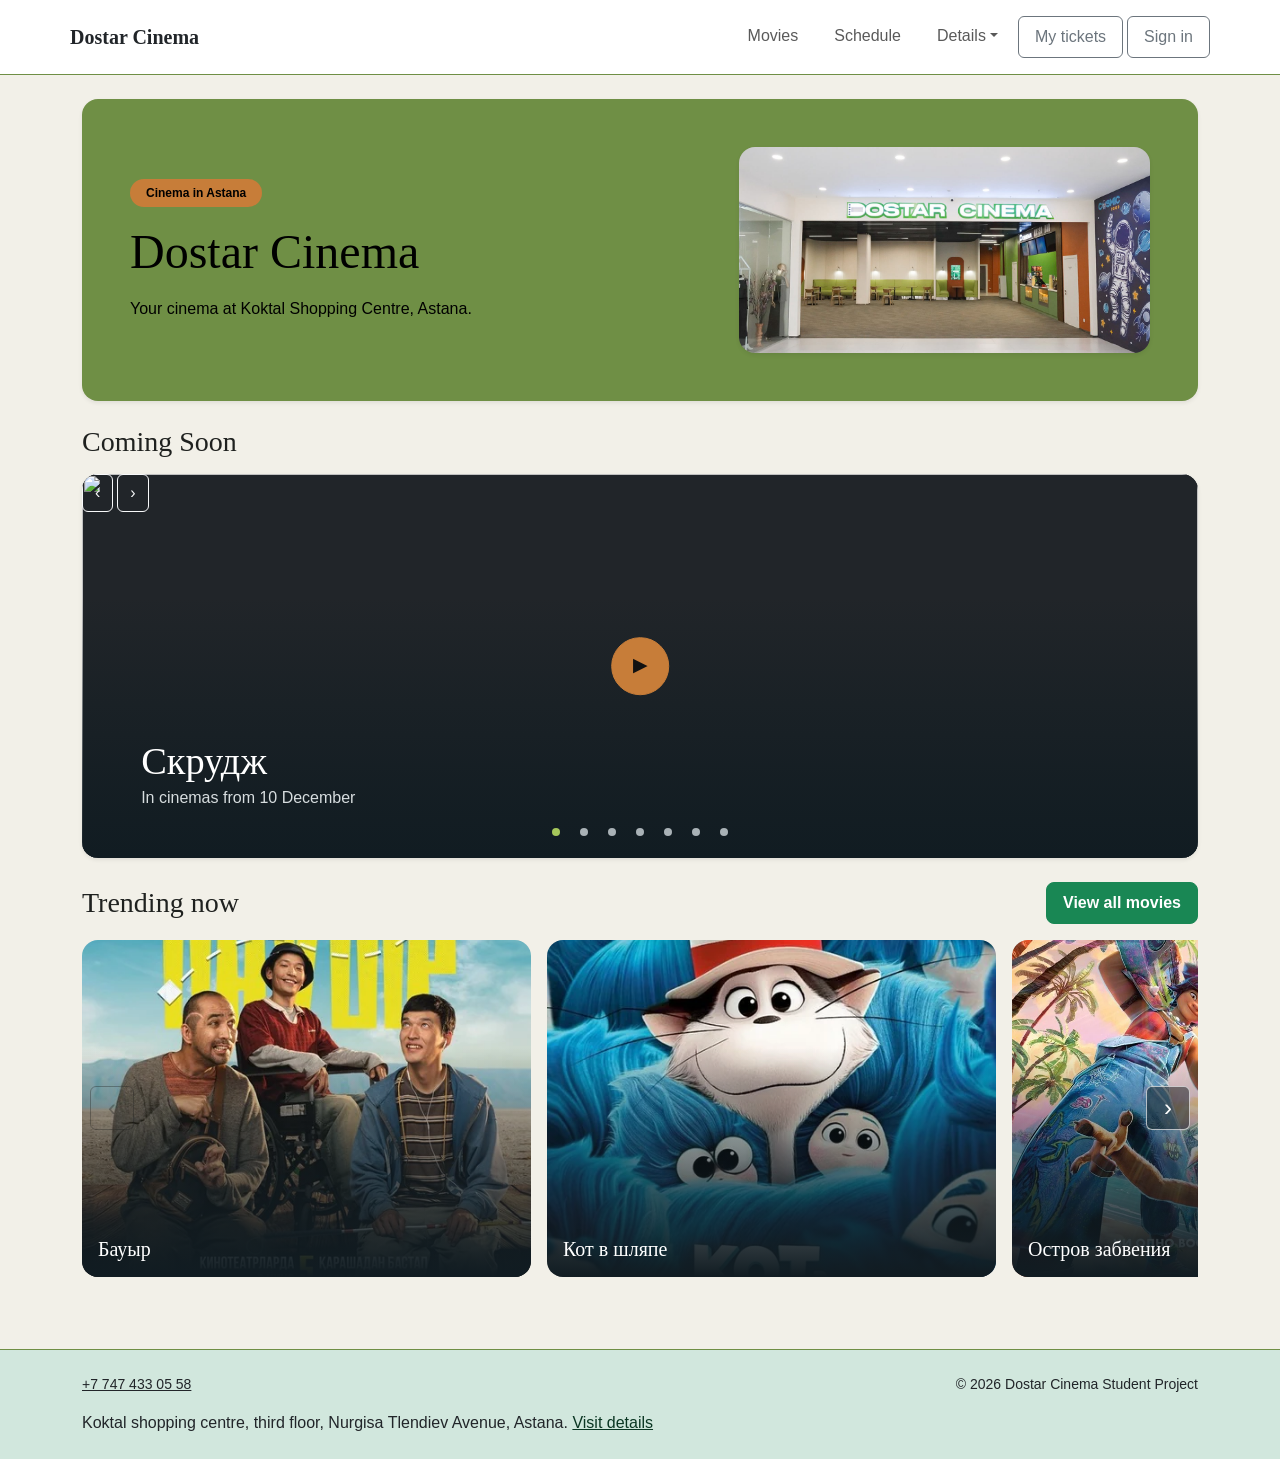
==== commit 855a080c: "actualizing films" ====
--- a/index.html
+++ b/index.html
@@ -41,7 +41,7 @@
       <div class="col-12 col-lg-7">
         <h2 class="h3 text-success">Plan your cinema visit</h2>
         <p class="lead">Find film information, check current sessions and learn how to reach Dostar Cinema in Astana.</p>
-        <p>Choose a film, compare the listed sessions and open the ticket order form on our Schedule page.</p>
+        <p>Choose a film and seats on Movies, or compare showtimes by date on Schedule.</p>
         <div class="d-flex flex-wrap gap-2">
           <a class="btn btn-success" href="movies.html">Explore movies</a>
           <a class="btn btn-success" href="visit.html#location">Find the cinema</a>
@@ -52,7 +52,7 @@
       <h2 class="h3 text-success">What would you like to do?</h2>
       <div class="row g-3">
         <div class="col-12 col-md-4"><article class="card h-100"><div class="card-body"><h3 class="h5">Choose a film</h3><p>Explore the listed films, age ratings and languages before choosing a session.</p><a class="btn btn-success" href="movies.html#now-showing">See films</a></div></article></div>
-        <div class="col-12 col-md-4"><article class="card h-100"><div class="card-body"><h3 class="h5">Buy a ticket</h3><p>Choose a session and enter your ticket order details on our website.</p><a class="btn btn-success" href="schedule.html#live-schedule">See sessions</a></div></article></div>
+        <div class="col-12 col-md-4"><article class="card h-100"><div class="card-body"><h3 class="h5">Choose a ticket</h3><p>Open a film on Movies to choose a session and seat.</p><a class="btn btn-success" href="movies.html#now-showing">Browse movies</a></div></article></div>
         <div class="col-12 col-md-4"><article class="card h-100"><div class="card-body"><h3 class="h5">Plan your route</h3><p>Read the address, travel details and contact information.</p><a class="btn btn-success" href="visit.html#location">Visit information</a></div></article></div>
       </div>
     </section>
